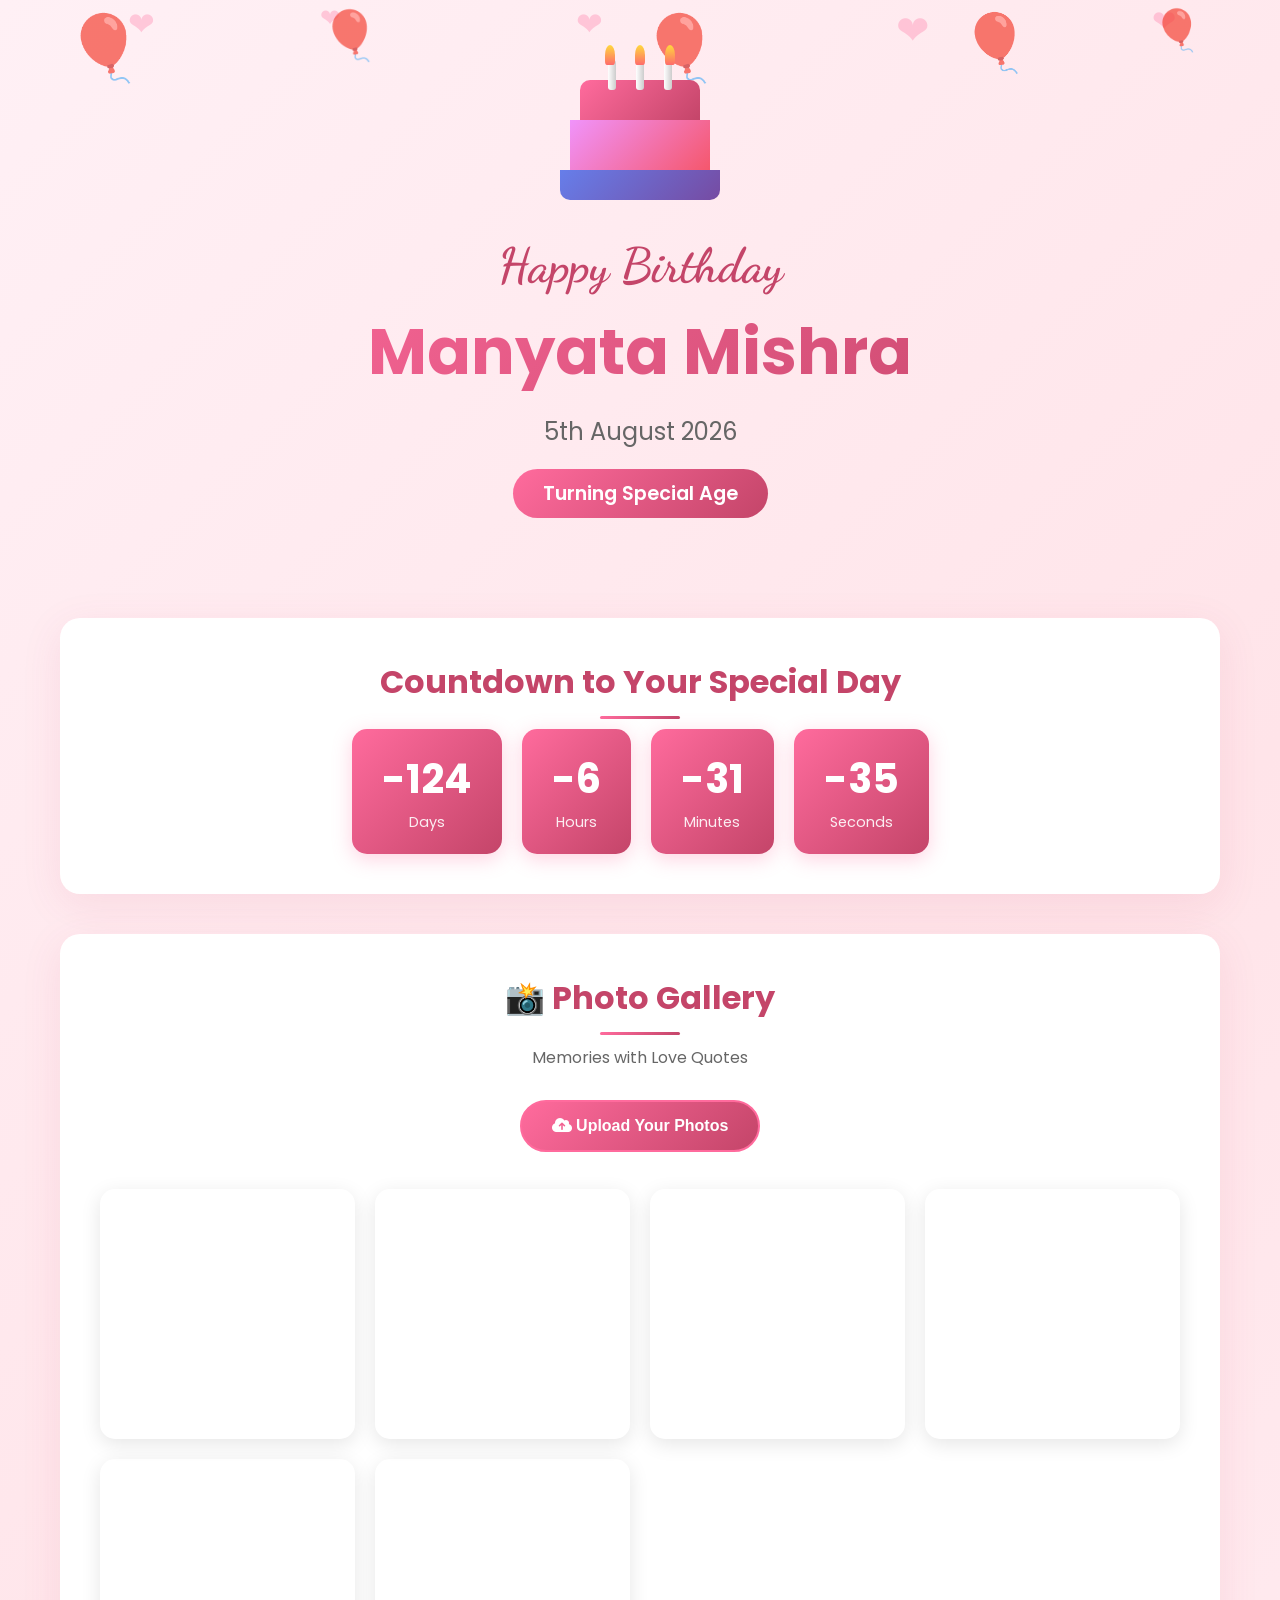
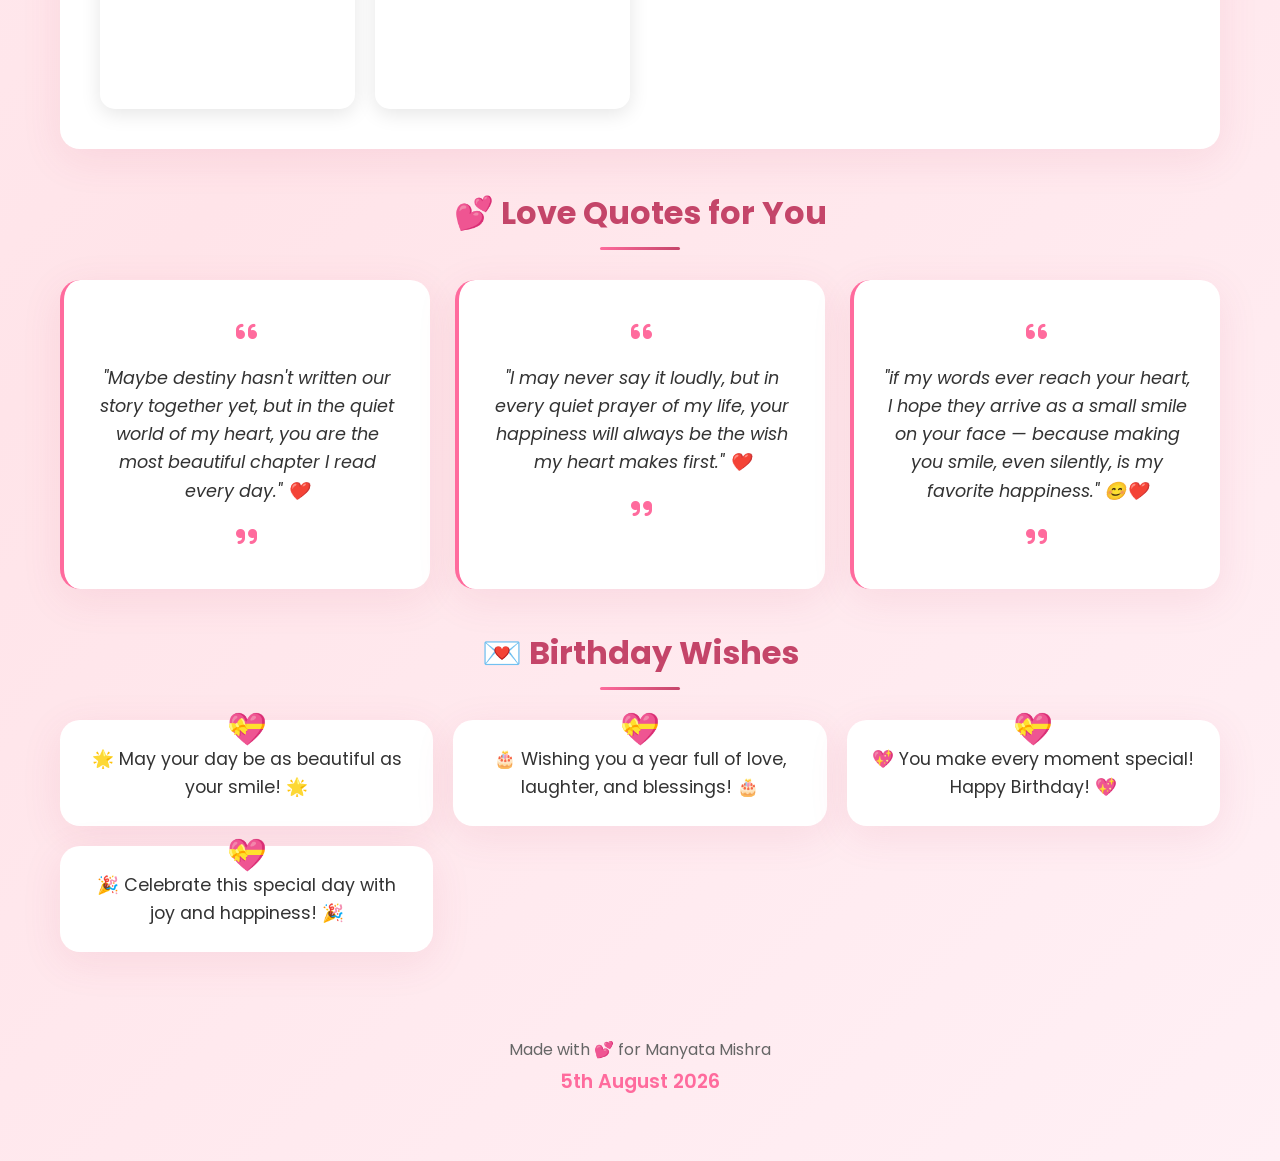
==== index.html @ 9f5e07bf "Initial commit" ====
<!DOCTYPE html>
<html lang="en">
<head>
    <meta charset="UTF-8">
    <meta name="viewport" content="width=device-width, initial-scale=1.0">
    <title>Happy Birthday Manyata Mishra</title>
    <link rel="stylesheet" href="style.css">
    <link href="https://fonts.googleapis.com/css2?family=Poppins:wght@300;400;600;700&family=Dancing+Script:wght@400;700&display=swap" rel="stylesheet">
    <link rel="stylesheet" href="https://cdnjs.cloudflare.com/ajax/libs/font-awesome/6.0.0/css/all.min.css">
</head>
<body>
    <!-- Floating Hearts Background -->
    <div class="hearts-bg">
        <div class="heart heart-1">❤</div>
        <div class="heart heart-2">❤</div>
        <div class="heart heart-3">❤</div>
        <div class="heart heart-4">❤</div>
        <div class="heart heart-5">❤</div>
    </div>

    <!-- Balloons -->
    <div class="balloons">
        <div class="balloon balloon-1"><span>🎈</span></div>
        <div class="balloon balloon-2"><span>🎈</span></div>
        <div class="balloon balloon-3"><span>🎈</span></div>
        <div class="balloon balloon-4"><span>🎈</span></div>
        <div class="balloon balloon-5"><span>🎈</span></div>
    </div>
    
    <!-- Main Container -->
    <div class="container">
        <!-- Hero Section -->
        <header class="hero">
            <div class="cake-container">
                <div class="cake">
                    <div class="cake-top"></div>
                    <div class="cake-middle"></div>
                    <div class="cake-base"></div>
                    <div class="candles">
                        <div class="candle candle-1"></div>
                        <div class="candle candle-2"></div>
                        <div class="candle candle-3"></div>
                    </div>
                    <div class="flames">
                        <div class="flame flame-1"></div>
                        <div class="flame flame-2"></div>
                        <div class="flame flame-3"></div>
                    </div>
                </div>
            </div>
            <h1 class="title">Happy Birthday</h1>
            <h2 class="name">Manyata Mishra</h2>
            <p class="date">5th August 2026</p>
            <div class="age-container">
                <span class="age-text">Turning Special Age</span>
            </div>
        </header>

        <!-- Countdown Timer -->
        <section class="countdown-section">
            <h3 class="section-title">Countdown to Your Special Day</h3>
            <div class="countdown">
                <div class="time-box">
                    <span class="number" id="days">00</span>
                    <span class="label">Days</span>
                </div>
                <div class="time-box">
                    <span class="number" id="hours">00</span>
                    <span class="label">Hours</span>
                </div>
                <div class="time-box">
                    <span class="number" id="minutes">00</span>
                    <span class="label">Minutes</span>
                </div>
                <div class="time-box">
                    <span class="number" id="seconds">00</span>
                    <span class="label">Seconds</span>
                </div>
            </div>
        </section>

        <!-- Photo Gallery Section -->
        <section class="gallery-section">
            <h3 class="section-title">📸 Photo Gallery</h3>
            <p class="section-subtitle">Memories with Love Quotes</p>
            
            <div class="photo-upload-area">
                <div class="upload-btn-wrapper">
                    <button class="upload-btn"><i class="fas fa-cloud-upload-alt"></i> Upload Your Photos</button>
                    <input type="file" name="myfile" multiple accept="image/*" onchange="previewPhotos(event)">
                </div>
            </div>

            <div class="gallery" id="gallery">
                <!-- Placeholder Photo Cards - Replace with your photos -->
                <div class="photo-card">
                    <div class="photo-placeholder">
                        <i class="fas fa-image"></i>
                        <span>Add Photo</span>
                    </div>
                    <div class="quote-overlay">
                        <p class="photo-quote">"I may be a quiet person, Mishra ji, but my silence carries a thousand feelings for you that words could never explain."</p>
                    </div>
                </div>
                <div class="photo-card">
                    <div class="photo-placeholder">
                        <i class="fas fa-image"></i>
                        <span>Add Photo</span>
                    </div>
                    <div class="quote-overlay">
                        <p class="photo-quote">"Maybe our destinies walk on different today, Mishra ji, but my heart still chooses you in every lifetime."</p>
                    </div>
                </div>
                <div class="photo-card">
                    <div class="photo-placeholder">
                        <i class="fas fa-image"></i>
                        <span>Add Photo</span>
                    </div>
                    <div class="quote-overlay">
                        <p class="photo-quote">"I never had the courage to say it loudly, but in the quiet corners of my heart, I have always loved you."</p>
                    </div>
                </div>
                <div class="photo-card">
                    <div class="photo-placeholder">
                        <i class="fas fa-image"></i>
                        <span>Add Photo</span>
                    </div>
                    <div class="quote-overlay">
                        <p class="photo-quote">"Some loves are not meant to be owned, Mishra ji… they are meant to be felt silently and cherished forever."</p>
                    </div>
                </div>
                <div class="photo-card">
                    <div class="photo-placeholder">
                        <i class="fas fa-image"></i>
                        <span>Add Photo</span>
                    </div>
                    <div class="quote-overlay">
                        <p class="photo-quote">"Even if fate keeps us apart, the truth is simple — my heart learned love only because of you."</p>
                    </div>
                </div>
                <div class="photo-card">
                    <div class="photo-placeholder">
                        <i class="fas fa-image"></i>
                        <span>Add Photo</span>
                    </div>
                    <div class="quote-overlay">
                        <p class="photo-quote">"I may never hold your hand, but somewhere in my destiny, your name will always live in my heart."</p>
                    </div>
                </div>
            </div>
        </section>

        <!-- Love Quotes Section -->
        <section class="quotes-section">
            <h3 class="section-title">💕 Love Quotes for You</h3>
            <div class="quotes-container">
                <div class="quote-card">
                    <i class="fas fa-quote-left"></i>
                    <p class="quote-text">"Maybe destiny hasn't written our story together yet, but in the quiet world of my heart, you are the most beautiful chapter I read every day." ❤️</p>
                    <i class="fas fa-quote-right"></i>
                </div>
                <div class="quote-card">
                    <i class="fas fa-quote-left"></i>
                    <p class="quote-text">"I may never say it loudly, but in every quiet prayer of my life, your happiness will always be the wish my heart makes first." ❤️</p>
                    <i class="fas fa-quote-right"></i>
                </div>
                <div class="quote-card">
                    <i class="fas fa-quote-left"></i>
                    <p class="quote-text">"if my words ever reach your heart, I hope they arrive as a small smile on your face — because making you smile, even silently, is my favorite happiness." 😊❤️</p>
                    <i class="fas fa-quote-right"></i>
                </div>
            </div>
        </section>

        <!-- Wishes Section -->
        <section class="wishes-section">
            <h3 class="section-title">💌 Birthday Wishes</h3>
            <div class="wishes-container">
                <div class="wish-bubble">
                    <p>🌟 May your day be as beautiful as your smile! 🌟</p>
                </div>
                <div class="wish-bubble">
                    <p>🎂 Wishing you a year full of love, laughter, and blessings! 🎂</p>
                </div>
                <div class="wish-bubble">
                    <p>💖 You make every moment special! Happy Birthday! 💖</p>
                </div>
                <div class="wish-bubble">
                    <p>🎉 Celebrate this special day with joy and happiness! 🎉</p>
                </div>
            </div>
        </section>

        <!-- Footer -->
        <footer class="footer">
            <p>Made with 💕 for Manyata Mishra</p>
            <p class="footer-date">5th August 2026</p>
        </footer>
    </div>

    <!-- Confetti Effect -->
    <div class="confetti-container" id="confetti"></div>

    <script>
        // Countdown Timer
        const birthday = new Date('August 5, 2026 00:00:00').getTime();

        function updateCountdown() {
            const now = new Date().getTime();
            const distance = birthday - now;

            const days = Math.floor(distance / (1000 * 60 * 60 * 24));
            const hours = Math.floor((distance % (1000 * 60 * 60 * 24)) / (1000 * 60 * 60));
            const minutes = Math.floor((distance % (1000 * 60 * 60)) / (1000 * 60));
            const seconds = Math.floor((distance % (1000 * 60)) / 1000);

            document.getElementById('days').innerText = String(days).padStart(2, '0');
            document.getElementById('hours').innerText = String(hours).padStart(2, '0');
            document.getElementById('minutes').innerText = String(minutes).padStart(2, '0');
            document.getElementById('seconds').innerText = String(seconds).padStart(2, '0');
        }

        setInterval(updateCountdown, 1000);
        updateCountdown();

        // Photo Persistence Helpers
        const STORAGE_KEY = 'manyataBirthdayPhotos';

        // Default photos that everyone sees unless they upload their own.
        // Place your images in an "images" folder next to index.html.
        // Example filenames: images/photo1.jpg, images/photo2.jpg, etc.
        const DEFAULT_PHOTOS = [
            'images/photo1.jpg',
            'images/photo2.jpg',
            'images/photo3.jpg',
            'images/photo4.jpg',
            'images/photo5.jpg',
            'images/photo6.jpg'
        ];

        function savePhotosToStorage(dataUrls) {
            try {
                localStorage.setItem(STORAGE_KEY, JSON.stringify(dataUrls));
            } catch (e) {
                console.warn('Unable to save photos to localStorage:', e);
            }
        }

        function applyPhotoUrls(dataUrls) {
            const gallery = document.getElementById('gallery');
            const placeholders = gallery.querySelectorAll('.photo-card');

            for (let i = 0; i < placeholders.length; i++) {
                const url = dataUrls[i];
                if (!url) continue;

                placeholders[i].style.backgroundImage = `url(${url})`;
                placeholders[i].style.backgroundSize = 'cover';
                placeholders[i].style.backgroundPosition = 'center';
                placeholders[i].querySelector('.photo-placeholder').style.display = 'none';
            }
        }

        function loadStoredPhotos() {
            let dataUrls;
            const stored = localStorage.getItem(STORAGE_KEY);

            if (stored) {
                try {
                    dataUrls = JSON.parse(stored);
                } catch (e) {
                    console.warn('Corrupt photo data in storage, clearing.', e);
                    localStorage.removeItem(STORAGE_KEY);
                }
            }

            // Show stored photos if available, otherwise fall back to the default set.
            if (!Array.isArray(dataUrls) || dataUrls.length === 0) {
                dataUrls = DEFAULT_PHOTOS;
            }

            applyPhotoUrls(dataUrls);
        }

        // Photo Preview Function
        async function previewPhotos(event) {
            const files = Array.from(event.target.files);
            const gallery = document.getElementById('gallery');
            const placeholders = gallery.querySelectorAll('.photo-card');

            const existingStored = JSON.parse(localStorage.getItem(STORAGE_KEY) || '[]');
            const updatedUrls = Array.from({ length: placeholders.length }, (_, i) => existingStored[i] || DEFAULT_PHOTOS[i]);

            const readPromises = files.slice(0, placeholders.length).map((file, idx) => {
                return new Promise((resolve) => {
                    const reader = new FileReader();
                    reader.onload = function(e) {
                        resolve({ index: idx, url: e.target.result });
                    };
                    reader.onerror = function() {
                        resolve({ index: idx, url: updatedUrls[idx] });
                    };
                    reader.readAsDataURL(file);
                });
            });

            const results = await Promise.all(readPromises);
            results.forEach(({ index, url }) => {
                updatedUrls[index] = url;
            });

            applyPhotoUrls(updatedUrls);
            savePhotosToStorage(updatedUrls);
        }

        // Confetti Effect
        function createConfetti() {
            const confettiContainer = document.getElementById('confetti');
            const colors = ['#ff6b6b', '#ffd93d', '#6bcb77', '#4d96ff', '#ff6b9d', '#c9b1ff'];
            
            for (let i = 0; i < 100; i++) {
                const confetti = document.createElement('div');
                confetti.className = 'confetti';
                confetti.style.left = Math.random() * 100 + 'vw';
                confetti.style.backgroundColor = colors[Math.floor(Math.random() * colors.length)];
                confetti.style.animationDuration = (Math.random() * 3 + 2) + 's';
                confetti.style.animationDelay = Math.random() * 2 + 's';
                confettiContainer.appendChild(confetti);
            }
        }

        // Trigger confetti and load stored photos on load
        window.onload = function() {
            createConfetti();
            loadStoredPhotos();
        };
    </script>
</body>
</html>
---- style.css ----
/* CSS Variables */
:root {
    --primary-color: #ff6b9d;
    --secondary-color: #c44569;
    --accent-color: #ffd93d;
    --gradient-1: linear-gradient(135deg, #ff6b9d 0%, #c44569 100%);
    --gradient-2: linear-gradient(135deg, #667eea 0%, #764ba2 100%);
    --gradient-3: linear-gradient(135deg, #f093fb 0%, #f5576c 100%);
    --white: #ffffff;
    --light-pink: #fff0f5;
    --text-dark: #333333;
    --text-light: #666666;
}

/* Reset & Base Styles */
* {
    margin: 0;
    padding: 0;
    box-sizing: border-box;
}

body {
    font-family: 'Poppins', sans-serif;
    background: linear-gradient(135deg, #fff0f5 0%, #ffe4e9 50%, #fff0f5 100%);
    min-height: 100vh;
    overflow-x: hidden;
    color: var(--text-dark);
}

/* Floating Hearts Background */
.hearts-bg {
    position: fixed;
    top: 0;
    left: 0;
    width: 100%;
    height: 100%;
    pointer-events: none;
    z-index: 0;
    overflow: hidden;
}

.heart {
    position: absolute;
    color: var(--primary-color);
    opacity: 0.3;
    animation: floatHeart 15s infinite ease-in-out;
    font-size: 2rem;
}

.heart-1 { left: 10%; animation-delay: 0s; }
.heart-2 { left: 25%; animation-delay: 2s; font-size: 1.5rem; }
.heart-3 { left: 45%; animation-delay: 4s; }
.heart-4 { left: 70%; animation-delay: 1s; font-size: 2.5rem; }
.heart-5 { left: 90%; animation-delay: 3s; font-size: 1.8rem; }

@keyframes floatHeart {
    0%, 100% {
        transform: translateY(100vh) rotate(0deg);
        opacity: 0;
    }
    10% {
        opacity: 0.3;
    }
    90% {
        opacity: 0.3;
    }
    100% {
        transform: translateY(-100px) rotate(360deg);
        opacity: 0;
    }
}

/* Balloons */
.balloons {
    position: fixed;
    top: 0;
    left: 0;
    width: 100%;
    height: 100%;
    pointer-events: none;
    z-index: 1;
    overflow: hidden;
}

.balloon {
    position: absolute;
    font-size: 4rem;
    animation: balloonFloat 20s infinite ease-in-out;
    opacity: 0.7;
}

.balloon-1 { left: 5%; animation-delay: 0s; }
.balloon-2 { left: 25%; animation-delay: 3s; font-size: 3rem; }
.balloon-3 { left: 50%; animation-delay: 6s; }
.balloon-4 { left: 75%; animation-delay: 2s; font-size: 3.5rem; }
.balloon-5 { left: 90%; animation-delay: 5s; font-size: 2.5rem; }

@keyframes balloonFloat {
    0%, 100% {
        transform: translateY(100vh) rotate(0deg);
    }
    50% {
        transform: translateY(-100px) rotate(10deg);
    }
}

/* Main Container */
.container {
    position: relative;
    z-index: 10;
    max-width: 1200px;
    margin: 0 auto;
    padding: 20px;
}

/* Hero Section */
.hero {
    text-align: center;
    padding: 60px 20px;
    position: relative;
}

/* Cake */
.cake-container {
    margin-bottom: 30px;
}

.cake {
    position: relative;
    display: inline-block;
    animation: cakeBounce 2s infinite ease-in-out;
}

@keyframes cakeBounce {
    0%, 100% { transform: translateY(0); }
    50% { transform: translateY(-10px); }
}

.cake-top {
    width: 120px;
    height: 40px;
    background: var(--gradient-1);
    border-radius: 10px 10px 0 0;
    margin: 0 auto;
}

.cake-middle {
    width: 140px;
    height: 50px;
    background: var(--gradient-3);
    margin: 0 auto;
}

.cake-base {
    width: 160px;
    height: 30px;
    background: var(--gradient-2);
    border-radius: 0 0 10px 10px;
    margin: 0 auto;
}

.candles {
    position: absolute;
    top: -20px;
    left: 50%;
    transform: translateX(-50%);
    display: flex;
    gap: 20px;
}

.candle {
    width: 8px;
    height: 30px;
    background: linear-gradient(to right, #fff, #ccc);
    border-radius: 3px;
}

.flames {
    position: absolute;
    top: -35px;
    left: 50%;
    transform: translateX(-50%);
    display: flex;
    gap: 20px;
}

.flame {
    width: 10px;
    height: 20px;
    background: linear-gradient(to bottom, #ffd93d, #ff6b6b);
    border-radius: 50% 50% 20% 20%;
    animation: flicker 0.5s infinite alternate;
}

.flame-1 { animation-delay: 0s; }
.flame-2 { animation-delay: 0.1s; }
.flame-3 { animation-delay: 0.2s; }

@keyframes flicker {
    0% { transform: scale(1); opacity: 1; }
    100% { transform: scale(1.1); opacity: 0.8; }
}

/* Title & Name */
.title {
    font-family: 'Dancing Script', cursive;
    font-size: 3rem;
    color: var(--secondary-color);
    margin-bottom: 10px;
    animation: fadeInUp 1s ease-out;
}

.name {
    font-size: 4rem;
    background: var(--gradient-1);
    -webkit-background-clip: text;
    -webkit-text-fill-color: transparent;
    background-clip: text;
    margin-bottom: 15px;
    animation: fadeInUp 1s ease-out 0.2s backwards;
}

.date {
    font-size: 1.5rem;
    color: var(--text-light);
    margin-bottom: 20px;
    animation: fadeInUp 1s ease-out 0.4s backwards;
}

.age-container {
    display: inline-block;
    padding: 10px 30px;
    background: var(--gradient-1);
    border-radius: 30px;
    animation: fadeInUp 1s ease-out 0.6s backwards;
}

.age-text {
    color: var(--white);
    font-size: 1.2rem;
    font-weight: 600;
}

@keyframes fadeInUp {
    from {
        opacity: 0;
        transform: translateY(30px);
    }
    to {
        opacity: 1;
        transform: translateY(0);
    }
}

/* Section Styles */
.section-title {
    text-align: center;
    font-size: 2rem;
    color: var(--secondary-color);
    margin-bottom: 10px;
    position: relative;
}

.section-title::after {
    content: '';
    display: block;
    width: 80px;
    height: 3px;
    background: var(--gradient-1);
    margin: 10px auto;
    border-radius: 2px;
}

.section-subtitle {
    text-align: center;
    color: var(--text-light);
    margin-bottom: 30px;
}

/* Countdown Section */
.countdown-section {
    background: var(--white);
    border-radius: 20px;
    padding: 40px;
    margin: 40px 0;
    box-shadow: 0 10px 40px rgba(196, 69, 105, 0.1);
}

.countdown {
    display: flex;
    justify-content: center;
    gap: 20px;
    flex-wrap: wrap;
}

.time-box {
    background: var(--gradient-1);
    padding: 20px 30px;
    border-radius: 15px;
    text-align: center;
    min-width: 100px;
    box-shadow: 0 5px 20px rgba(255, 107, 157, 0.3);
}

.number {
    display: block;
    font-size: 2.5rem;
    font-weight: 700;
    color: var(--white);
}

.label {
    color: var(--white);
    font-size: 0.9rem;
    opacity: 0.9;
}

/* Gallery Section */
.gallery-section {
    background: var(--white);
    border-radius: 20px;
    padding: 40px;
    margin: 40px 0;
    box-shadow: 0 10px 40px rgba(196, 69, 105, 0.1);
}

/* Photo Upload Button */
.photo-upload-area {
    text-align: center;
    margin-bottom: 30px;
}

.upload-btn-wrapper {
    position: relative;
    overflow: hidden;
    display: inline-block;
}

.upload-btn {
    border: 2px solid var(--primary-color);
    color: var(--white);
    background: var(--gradient-1);
    padding: 15px 30px;
    border-radius: 30px;
    font-size: 1rem;
    font-weight: 600;
    cursor: pointer;
    transition: all 0.3s ease;
}

.upload-btn:hover {
    transform: scale(1.05);
    box-shadow: 0 5px 20px rgba(255, 107, 157, 0.4);
}

.upload-btn-wrapper input[type=file] {
    font-size: 100px;
    position: absolute;
    left: 0;
    top: 0;
    opacity: 0;
    cursor: pointer;
}

/* Gallery Grid */
.gallery {
    display: grid;
    grid-template-columns: repeat(auto-fit, minmax(250px, 1fr));
    gap: 20px;
}

.photo-card {
    position: relative;
    height: 250px;
    border-radius: 15px;
    overflow: hidden;
    cursor: pointer;
    transition: all 0.3s ease;
    box-shadow: 0 5px 20px rgba(0, 0, 0, 0.1);
}

.photo-card:hover {
    transform: translateY(-10px);
    box-shadow: 0 15px 40px rgba(0, 0, 0, 0.2);
}

.photo-placeholder {
    width: 100%;
    height: 100%;
    background: linear-gradient(135deg, #f5f7fa 0%, #c3cfe2 100%);
    display: flex;
    flex-direction: column;
    align-items: center;
    justify-content: center;
    color: var(--text-light);
}

.photo-placeholder i {
    font-size: 3rem;
    margin-bottom: 10px;
    color: var(--primary-color);
}

.photo-placeholder span {
    font-size: 0.9rem;
}

.quote-overlay {
    position: absolute;
    bottom: 0;
    left: 0;
    right: 0;
    background: linear-gradient(to top, rgba(196, 69, 105, 0.9), transparent);
    padding: 40px 15px 15px;
    opacity: 0;
    transition: all 0.3s ease;
}

.photo-card:hover .quote-overlay {
    opacity: 1;
}

.photo-quote {
    color: var(--white);
    font-size: 0.9rem;
    font-style: italic;
    text-align: center;
}

/* Quotes Section */
.quotes-section {
    margin: 40px 0;
}

.quotes-container {
    display: grid;
    grid-template-columns: repeat(auto-fit, minmax(300px, 1fr));
    gap: 25px;
    margin-top: 30px;
}

.quote-card {
    background: var(--white);
    padding: 30px;
    border-radius: 20px;
    text-align: center;
    box-shadow: 0 10px 40px rgba(196, 69, 105, 0.1);
    transition: all 0.3s ease;
    border-left: 4px solid var(--primary-color);
}

.quote-card:hover {
    transform: translateY(-5px);
    box-shadow: 0 15px 50px rgba(196, 69, 105, 0.2);
}

.quote-card i {
    color: var(--primary-color);
    font-size: 1.5rem;
    margin: 10px 0;
}

.quote-text {
    font-size: 1.1rem;
    color: var(--text-dark);
    font-style: italic;
    line-height: 1.6;
    margin: 10px 0;
}

/* Wishes Section */
.wishes-section {
    margin: 40px 0;
}

.wishes-container {
    display: grid;
    grid-template-columns: repeat(auto-fit, minmax(280px, 1fr));
    gap: 20px;
    margin-top: 30px;
}

.wish-bubble {
    background: var(--white);
    padding: 25px;
    border-radius: 20px;
    text-align: center;
    box-shadow: 0 10px 40px rgba(196, 69, 105, 0.1);
    transition: all 0.3s ease;
    position: relative;
}

.wish-bubble::before {
    content: '💝';
    position: absolute;
    top: -15px;
    left: 50%;
    transform: translateX(-50%);
    font-size: 2rem;
}

.wish-bubble:hover {
    transform: scale(1.05);
}

.wish-bubble p {
    font-size: 1.1rem;
    color: var(--text-dark);
    line-height: 1.6;
}

/* Footer */
.footer {
    text-align: center;
    padding: 40px 20px;
    color: var(--text-light);
}

.footer p {
    margin: 5px 0;
}

.footer-date {
    font-size: 1.2rem;
    color: var(--primary-color);
    font-weight: 600;
}

/* Confetti Effect */
.confetti-container {
    position: fixed;
    top: 0;
    left: 0;
    width: 100%;
    height: 100%;
    pointer-events: none;
    z-index: 100;
    overflow: hidden;
}

.confetti {
    position: absolute;
    width: 10px;
    height: 10px;
    top: -10px;
    animation: confettiFall 10s linear forwards;
}

@keyframes confettiFall {
    to {
        top: 100vh;
        transform: rotate(720deg);
    }
}

/* Responsive Design */
@media (max-width: 768px) {
    .title {
        font-size: 2rem;
    }
    
    .name {
        font-size: 2.5rem;
    }
    
    .countdown {
        gap: 10px;
    }
    
    .time-box {
        padding: 15px 20px;
        min-width: 70px;
    }
    
    .number {
        font-size: 1.8rem;
    }
    
    .gallery {
        grid-template-columns: repeat(auto-fit, minmax(150px, 1fr));
    }
    
    .photo-card {
        height: 180px;
    }
    
    .quotes-container,
    .wishes-container {
        grid-template-columns: 1fr;
    }
}

@media (max-width: 480px) {
    .hero {
        padding: 40px 15px;
    }
    
    .title {
        font-size: 1.8rem;
    }
    
    .name {
        font-size: 2rem;
    }
    
    .date {
        font-size: 1.2rem;
    }
    
    .countdown-section,
    .gallery-section {
        padding: 25px 15px;
    }
    
    .section-title {
        font-size: 1.5rem;
    }
}
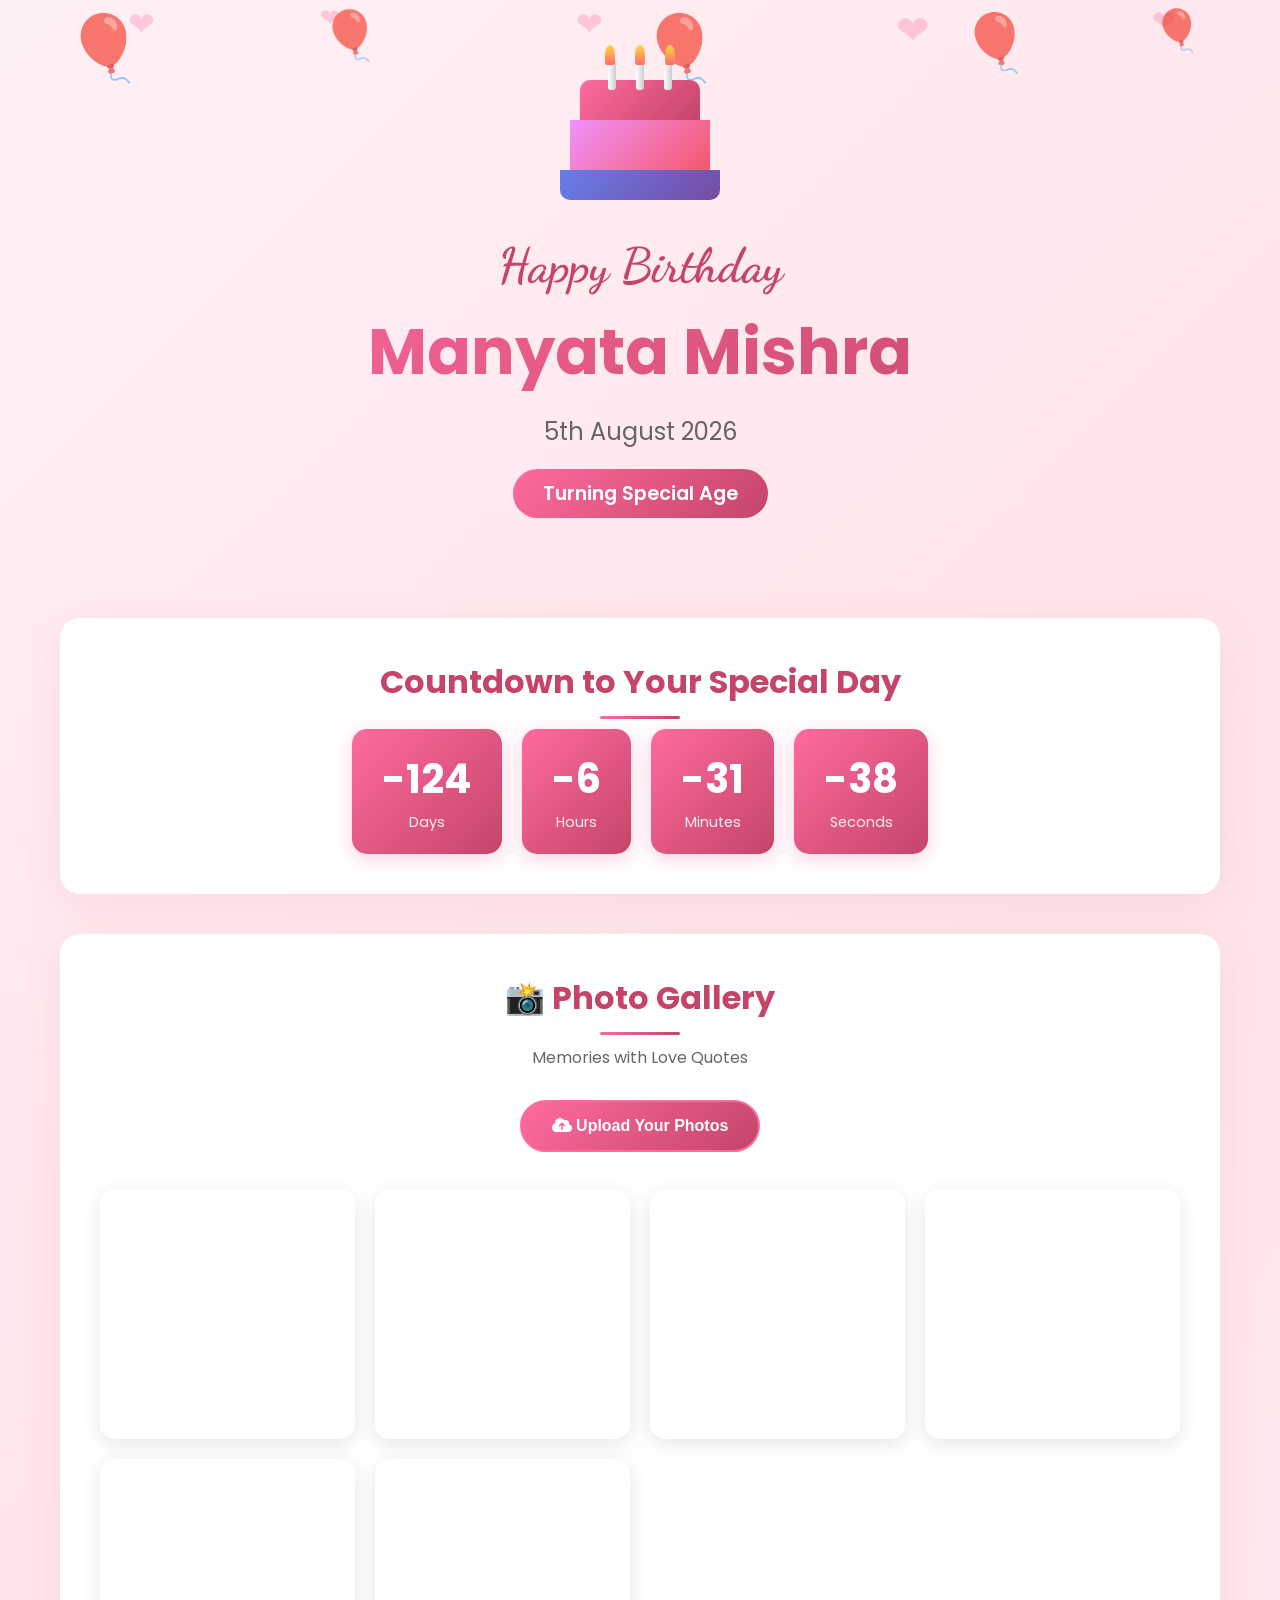
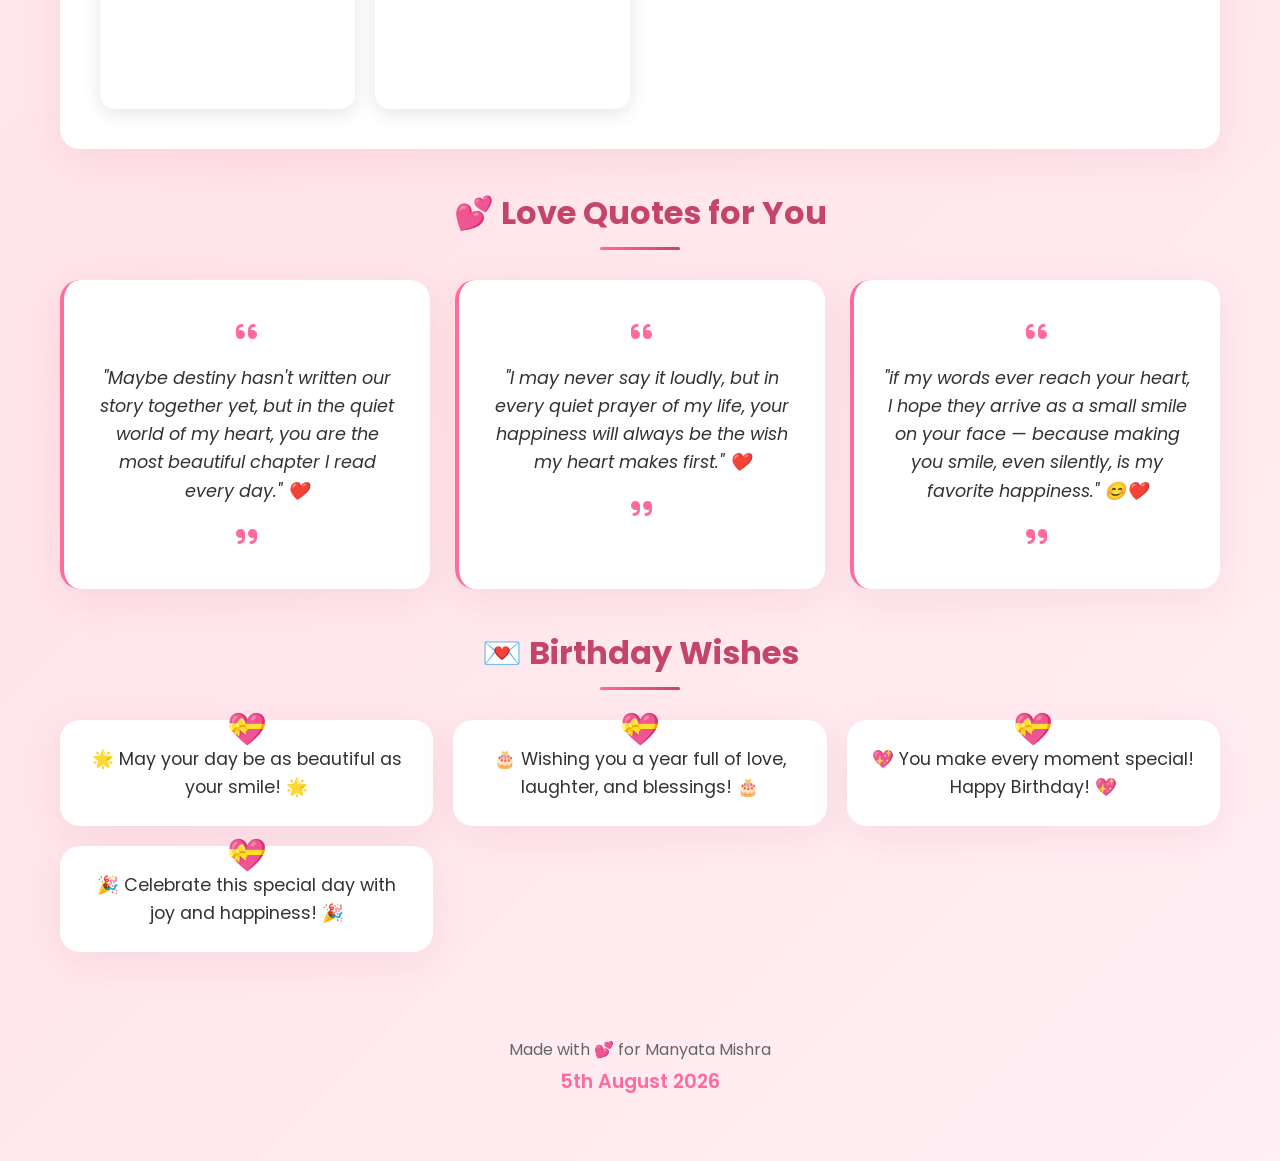
==== commit b246891c: "Add placeholder gallery images and update paths" ====
--- a/index.html
+++ b/index.html
@@ -230,12 +230,12 @@
         // Place your images in an "images" folder next to index.html.
         // Example filenames: images/photo1.jpg, images/photo2.jpg, etc.
         const DEFAULT_PHOTOS = [
-            'images/photo1.jpg',
-            'images/photo2.jpg',
-            'images/photo3.jpg',
-            'images/photo4.jpg',
-            'images/photo5.jpg',
-            'images/photo6.jpg'
+            'images/photo1.png',
+            'images/photo2.png',
+            'images/photo3.png',
+            'images/photo4.png',
+            'images/photo5.png',
+            'images/photo6.png'
         ];
 
         function savePhotosToStorage(dataUrls) {
